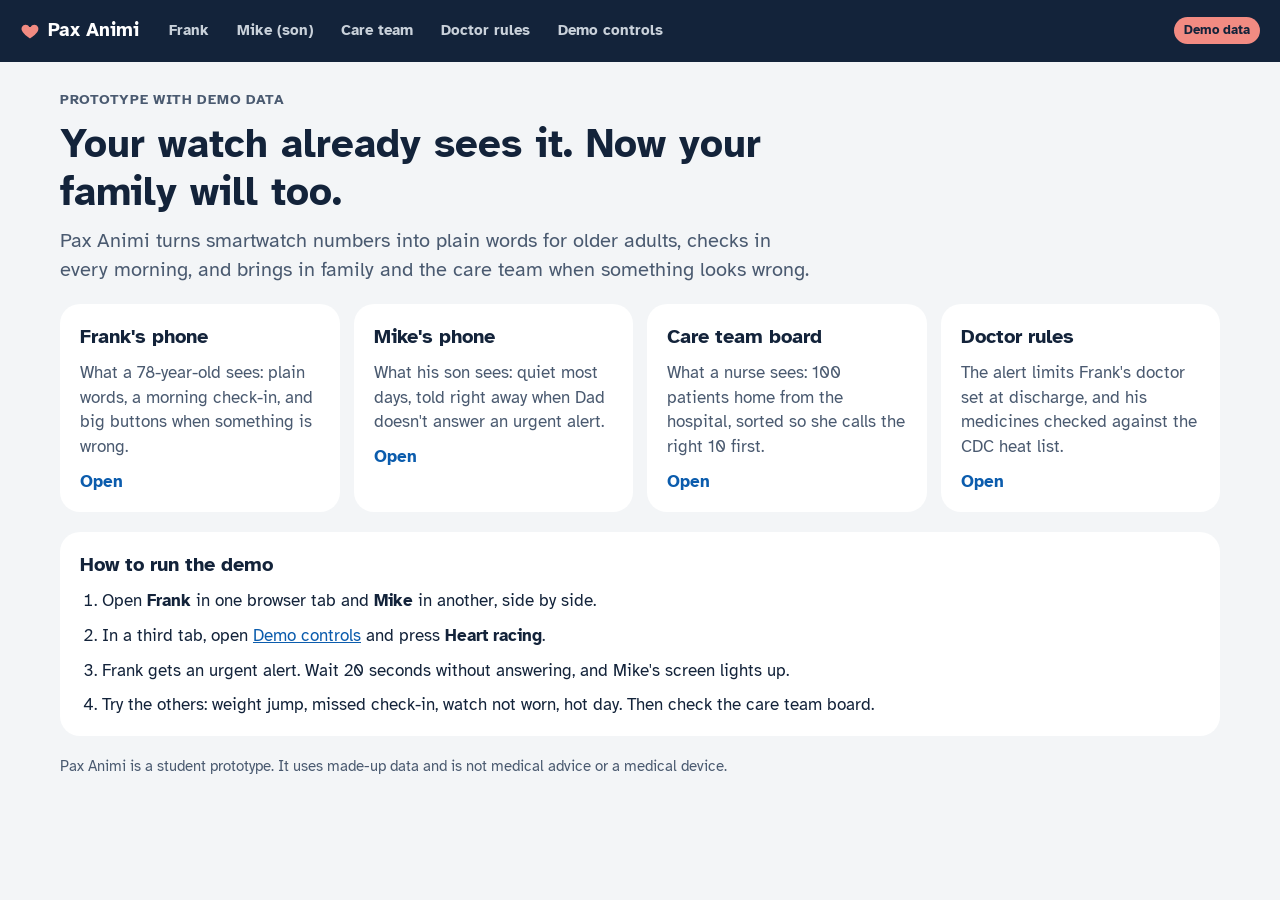
==== index.html @ 52ee0570 "Add files via upload" ====
<!doctype html>
<html lang="en">
<head>
<meta charset="utf-8">
<meta name="viewport" content="width=device-width,initial-scale=1">
<title>Pax Animi Prototype</title>
<link rel="stylesheet" href="globals.css">
<style>body{background:#f3f5f7;margin:0}</style>
</head>
<body>
<div id="root"></div>
<script src="app.js"></script>
</body>
</html>
---- globals.css ----
@import url("https://fonts.googleapis.com/css2?family=Atkinson+Hyperlegible:wght@400;700&display=swap");

:root {
  --ink: #13233a;
  --ink-soft: #4a5a70;
  --bg: #f3f5f7;
  --card: #ffffff;
  --line: #e3e7ec;
  --green: #1e7a4c;
  --green-ink: #165c39;
  --green-bg: #e3f3ea;
  --yellow: #a66a00;
  --yellow-ink: #6b4100;
  --yellow-bg: #fcefd2;
  --red: #b3261e;
  --red-ink: #8c1d16;
  --red-bg: #fde7e5;
  --blue: #0b5cad;
}

* { box-sizing: border-box; }
html, body { margin: 0; }
body {
  background: var(--bg);
  color: var(--ink);
  font-family: "Atkinson Hyperlegible", system-ui, -apple-system, sans-serif;
  font-size: 17px;
  line-height: 1.45;
}
a { color: var(--blue); }
h1, h2, h3, p { margin: 0; }
button { font: inherit; cursor: pointer; }

/* Top bar */
.nav { display: flex; flex-wrap: wrap; align-items: center; gap: 10px 18px; padding: 12px 20px; background: var(--ink); color: #fff; }
.brand { display: flex; align-items: center; gap: 8px; color: #fff; font-weight: 700; font-size: 19px; text-decoration: none; }
.brand svg { color: #f28b82; }
.nav nav { display: flex; flex-wrap: wrap; gap: 4px; flex: 1; }
.navlink { color: #c9d1da; text-decoration: none; padding: 8px 12px; border-radius: 10px; font-size: 15px; font-weight: 700; }
.navlink:hover { color: #fff; background: rgba(255,255,255,0.08); }
.navlink.on { color: var(--ink); background: #fff; }
@media (max-width: 760px) {
  .nav nav { order: 3; flex-basis: 100%; flex-wrap: nowrap; overflow-x: auto; margin: 0 -8px; }
  .navlink { white-space: nowrap; }
  .brand { flex: 1; }
}
.chip { font-size: 13px; font-weight: 700; color: var(--ink); background: #f28b82; padding: 4px 10px; border-radius: 99px; }

/* Layout */
.phone { max-width: 440px; margin: 0 auto; padding: 24px 20px 48px; display: flex; flex-direction: column; gap: 16px; }
.wide { max-width: 1200px; margin: 0 auto; padding: 28px 20px 56px; display: flex; flex-direction: column; gap: 20px; }
.row { display: flex; flex-wrap: wrap; gap: 12px; align-items: center; }
.between { display: flex; justify-content: space-between; align-items: center; gap: 12px; }
.grid2 { display: grid; grid-template-columns: repeat(auto-fit, minmax(260px, 1fr)); gap: 14px; }
.stack { display: flex; flex-direction: column; gap: 10px; }

/* Text */
.h1 { font-size: 30px; font-weight: 700; line-height: 1.2; }
.h2 { font-size: 20px; font-weight: 700; }
.eyebrow { font-size: 14px; font-weight: 700; letter-spacing: 0.05em; text-transform: uppercase; color: var(--ink-soft); }
.soft { color: var(--ink-soft); }
.small { font-size: 15px; }
.big { font-size: 20px; }

/* Cards */
.card { background: var(--card); border-radius: 20px; padding: 18px 20px; display: flex; flex-direction: column; gap: 10px; }
.card.ring-green { border: 2px solid var(--green); }
.card.ring-yellow { border: 2px solid var(--yellow); }
.card.ring-red { border: 2px solid var(--red); }
.banner { border-radius: 22px; overflow: hidden; background: var(--card); }
.banner-top { padding: 18px 20px; display: flex; flex-direction: column; gap: 6px; }
.banner-top.red { background: var(--red); color: #fff; }
.banner-top.yellow { background: var(--yellow-bg); color: var(--yellow-ink); }
.banner-body { padding: 16px 20px; display: flex; flex-direction: column; gap: 12px; }
.metric { background: var(--card); border-radius: 16px; padding: 14px 16px; display: flex; justify-content: space-between; align-items: center; gap: 12px; }

/* Pills */
.pill { font-size: 14px; font-weight: 700; padding: 5px 12px; border-radius: 99px; white-space: nowrap; }
.pill-green { background: var(--green-bg); color: var(--green-ink); }
.pill-yellow { background: var(--yellow-bg); color: var(--yellow-ink); }
.pill-red { background: var(--red); color: #fff; }

/* Buttons */
.btn { display: inline-flex; align-items: center; justify-content: center; gap: 10px; min-height: 52px; padding: 0 20px; border-radius: 16px; border: 2px solid var(--ink); background: #fff; color: var(--ink); font-size: 18px; font-weight: 700; text-decoration: none; }
.btn-dark { background: var(--ink); color: #fff; }
.btn-red { background: var(--red); border-color: var(--red); color: #fff; }
.btn-block { width: 100%; }
.btn-huge { min-height: 68px; font-size: 22px; border-radius: 20px; }
.btn-link { background: none; border: 0; color: var(--blue); font-weight: 700; font-size: 16px; padding: 10px; }
.btn:focus-visible, .navlink:focus-visible, .choice:focus-visible, .tag:focus-visible { outline: 3px solid var(--blue); outline-offset: 2px; }
.btn[disabled] { opacity: 0.5; cursor: default; }

/* Check-in */
.choice { display: flex; align-items: center; gap: 14px; min-height: 76px; padding: 0 20px; border-radius: 20px; background: #fff; border: 2px solid var(--line); font-size: 23px; font-weight: 700; color: var(--ink); text-align: left; }
.choice.good { border-color: var(--green); }
.choice.meh { border-color: var(--yellow); }
.choice.bad { border-color: var(--red); }
.choice[aria-pressed="true"] { box-shadow: 0 0 0 4px var(--ink) inset; }
.tag { min-height: 44px; padding: 0 16px; border-radius: 99px; border: 2px solid #c5cdd6; background: #fff; color: var(--ink); font-size: 17px; }
.tag[aria-pressed="true"] { background: var(--ink); border-color: var(--ink); color: #fff; }

/* Tables */
.tablebox { background: #fff; border-radius: 20px; overflow-x: auto; }
table { width: 100%; border-collapse: collapse; font-size: 16px; min-width: 620px; }
th { text-align: left; font-size: 14px; color: var(--ink-soft); padding: 14px 16px; }
td { padding: 12px 16px; border-top: 1px solid var(--line); }
tr.click { cursor: pointer; }
tr.click:hover td, tr.sel td { background: #f7f9fb; }
input[type="number"], select { font: inherit; font-size: 16px; padding: 8px 10px; border: 2px solid #c5cdd6; border-radius: 10px; background: #fff; color: var(--ink); }
input[type="number"] { width: 90px; }
input[type="checkbox"] { width: 22px; height: 22px; accent-color: var(--ink); margin: 0; }
label.check { display: flex; align-items: center; gap: 12px; min-height: 36px; }

.note { background: var(--yellow-bg); color: var(--yellow-ink); border-radius: 16px; padding: 14px 16px; font-size: 16px; }
.info { background: #e6eef8; color: #0a3d73; border-radius: 16px; padding: 14px 16px; font-size: 16px; }
.split { display: flex; flex-wrap: wrap; gap: 20px; align-items: flex-start; }
.split > .main { flex: 999 1 560px; min-width: 0; }
.split > .side { flex: 1 1 320px; min-width: 0; }
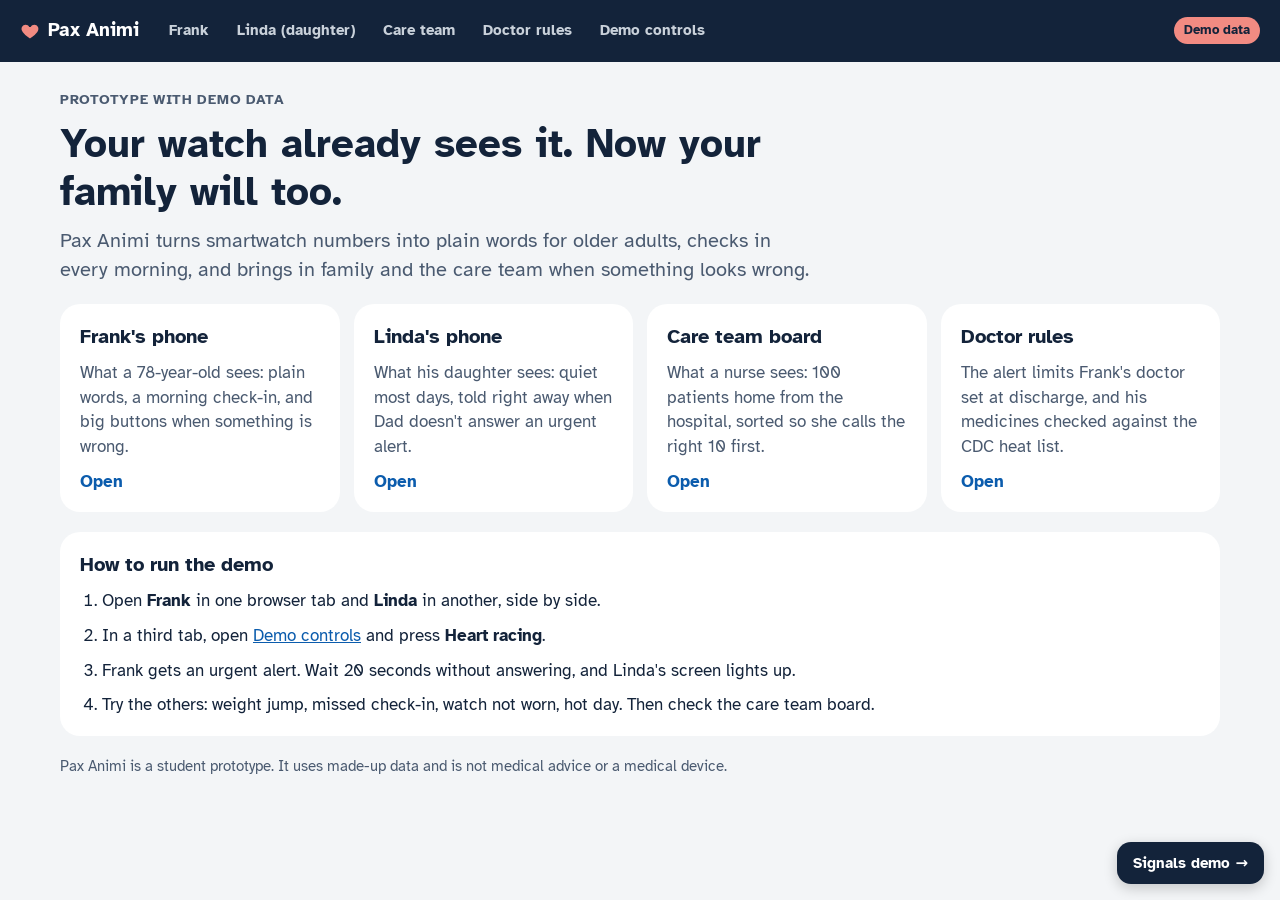
==== commit 76395802: "Add files via upload" ====
--- a/index.html
+++ b/index.html
@@ -6,9 +6,25 @@
 <title>Pax Animi Prototype</title>
 <link rel="stylesheet" href="globals.css">
 <style>body{background:#f3f5f7;margin:0}</style>
+<style id="pax-faces">
+[aria-label="How do you feel"]{display:grid!important;grid-template-columns:repeat(3,1fr)!important;gap:10px!important}
+[aria-label="How do you feel"] .choice{display:flex!important;flex-direction:column!important;align-items:center!important;justify-content:center!important;gap:10px!important;padding:18px 6px 14px!important;min-height:0!important;font-size:0!important;border-radius:20px!important;border:3px solid #e3e6ea!important;background:#fff!important;box-shadow:none!important}
+[aria-label="How do you feel"] .choice::before{content:"";display:block;width:78px;height:78px;background-position:center;background-size:contain;background-repeat:no-repeat}
+[aria-label="How do you feel"] .choice::after{font-size:21px;font-weight:700;color:#13233a}
+[aria-label="How do you feel"] .choice.good::before{background-image:url("data:image/svg+xml,%3Csvg%20xmlns%3D%27http%3A//www.w3.org/2000/svg%27%20viewBox%3D%270%200%20100%20100%27%3E%3Ccircle%20cx%3D%2750%27%20cy%3D%2750%27%20r%3D%2748%27%20fill%3D%27%232E7D4F%27/%3E%3Ccircle%20cx%3D%2734%27%20cy%3D%2740%27%20r%3D%277%27%20fill%3D%27white%27/%3E%3Ccircle%20cx%3D%2766%27%20cy%3D%2740%27%20r%3D%277%27%20fill%3D%27white%27/%3E%3Cpath%20d%3D%27M28%2060%20Q50%2082%2072%2060%27%20stroke%3D%27white%27%20stroke-width%3D%278%27%20fill%3D%27none%27%20stroke-linecap%3D%27round%27/%3E%3C/svg%3E")}
+[aria-label="How do you feel"] .choice.meh::before{background-image:url("data:image/svg+xml,%3Csvg%20xmlns%3D%27http%3A//www.w3.org/2000/svg%27%20viewBox%3D%270%200%20100%20100%27%3E%3Ccircle%20cx%3D%2750%27%20cy%3D%2750%27%20r%3D%2748%27%20fill%3D%27%23E0A800%27/%3E%3Ccircle%20cx%3D%2734%27%20cy%3D%2740%27%20r%3D%277%27%20fill%3D%27white%27/%3E%3Ccircle%20cx%3D%2766%27%20cy%3D%2740%27%20r%3D%277%27%20fill%3D%27white%27/%3E%3Cpath%20d%3D%27M30%2066%20L70%2066%27%20stroke%3D%27white%27%20stroke-width%3D%278%27%20stroke-linecap%3D%27round%27/%3E%3C/svg%3E")}
+[aria-label="How do you feel"] .choice.bad::before{background-image:url("data:image/svg+xml,%3Csvg%20xmlns%3D%27http%3A//www.w3.org/2000/svg%27%20viewBox%3D%270%200%20100%20100%27%3E%3Ccircle%20cx%3D%2750%27%20cy%3D%2750%27%20r%3D%2748%27%20fill%3D%27%23C0392B%27/%3E%3Ccircle%20cx%3D%2734%27%20cy%3D%2740%27%20r%3D%277%27%20fill%3D%27white%27/%3E%3Ccircle%20cx%3D%2766%27%20cy%3D%2740%27%20r%3D%277%27%20fill%3D%27white%27/%3E%3Cpath%20d%3D%27M28%2074%20Q50%2052%2072%2074%27%20stroke%3D%27white%27%20stroke-width%3D%278%27%20fill%3D%27none%27%20stroke-linecap%3D%27round%27/%3E%3C/svg%3E")}
+[aria-label="How do you feel"] .choice.good::after{content:"Good"}
+[aria-label="How do you feel"] .choice.meh::after{content:"Okay"}
+[aria-label="How do you feel"] .choice.bad::after{content:"Bad"}
+[aria-label="How do you feel"] .choice.good[aria-pressed="true"]{border-color:#2E7D4F!important;background:#E7F4EC!important}
+[aria-label="How do you feel"] .choice.meh[aria-pressed="true"]{border-color:#E0A800!important;background:#FFF6D6!important}
+[aria-label="How do you feel"] .choice.bad[aria-pressed="true"]{border-color:#C0392B!important;background:#FBE9E7!important}
+</style>
 </head>
 <body>
 <div id="root"></div>
 <script src="app.js"></script>
+<a href="trend.html" style="position:fixed;right:16px;bottom:16px;z-index:50;background:#13233a;color:#fff;font:700 15px 'Atkinson Hyperlegible',system-ui,sans-serif;padding:12px 16px;border-radius:14px;text-decoration:none;box-shadow:0 4px 14px rgba(0,0,0,.2)">Signals demo &rarr;</a>
 </body>
 </html>
